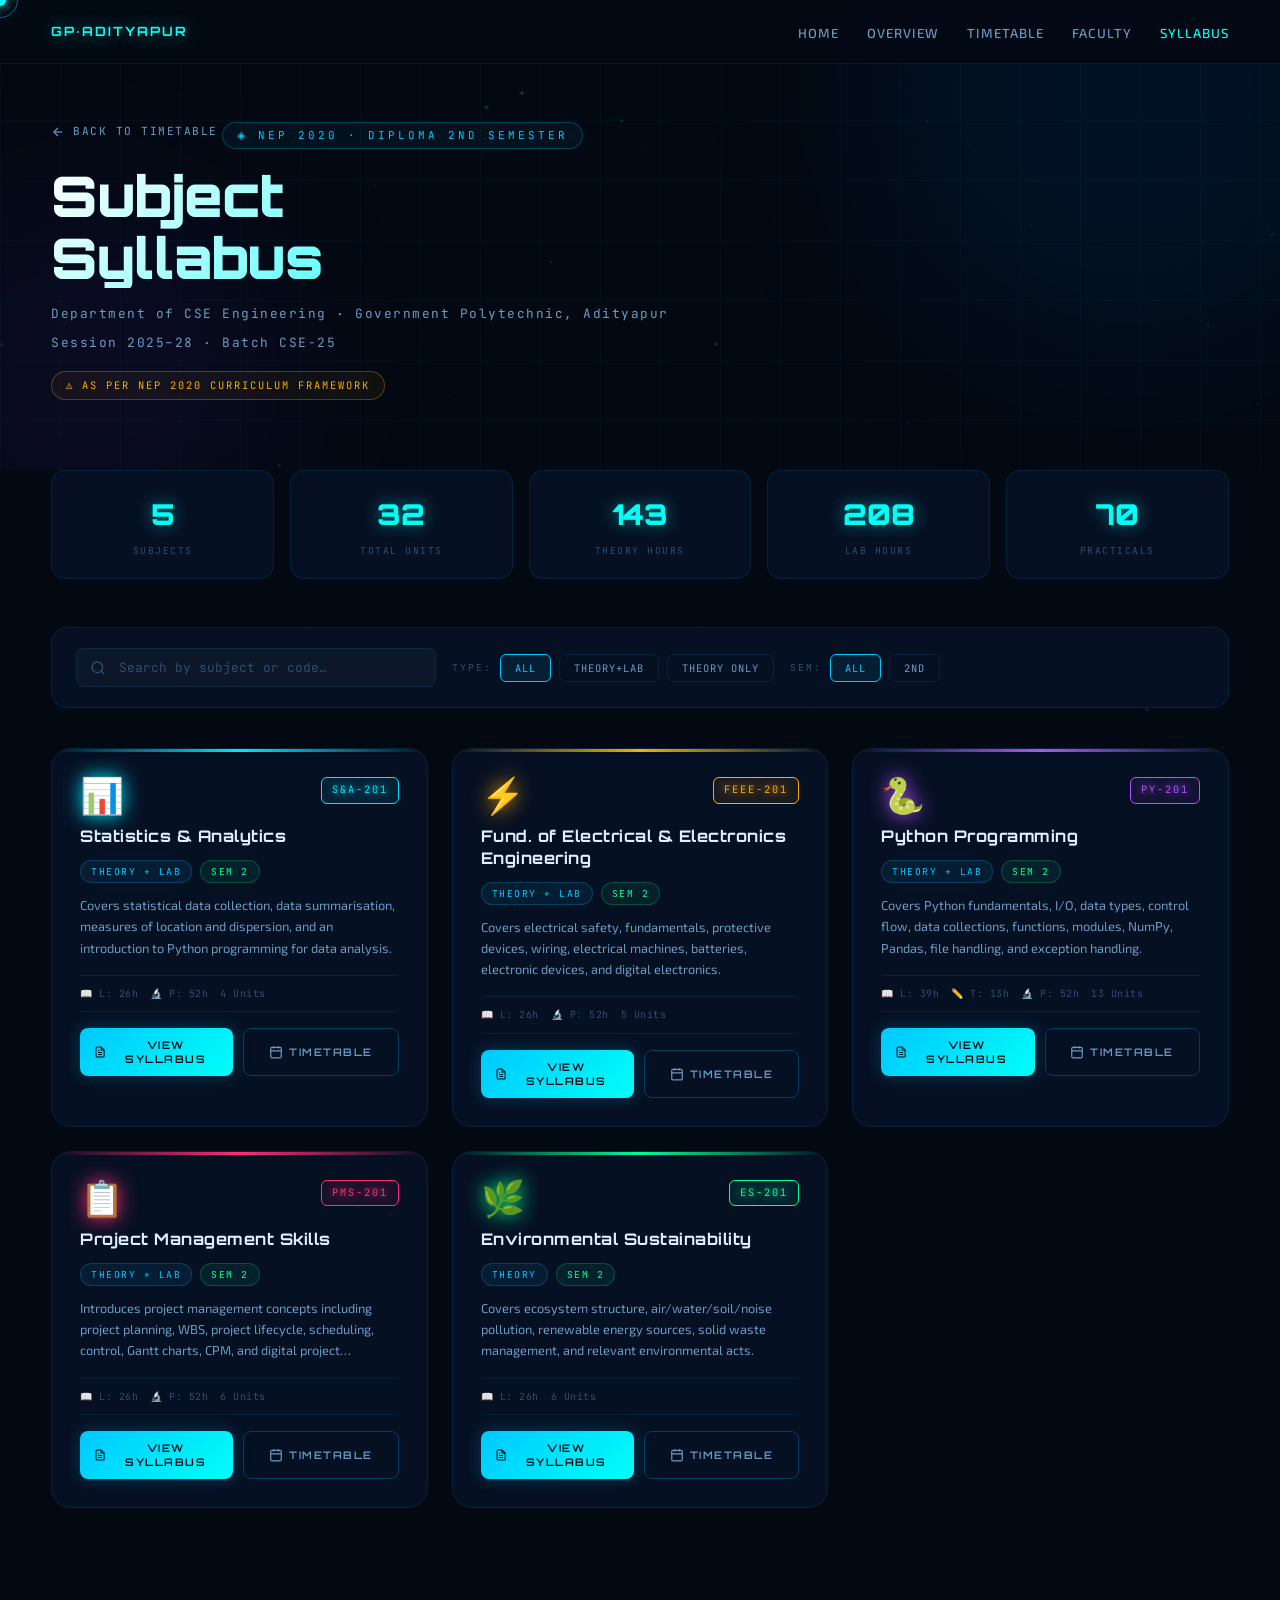
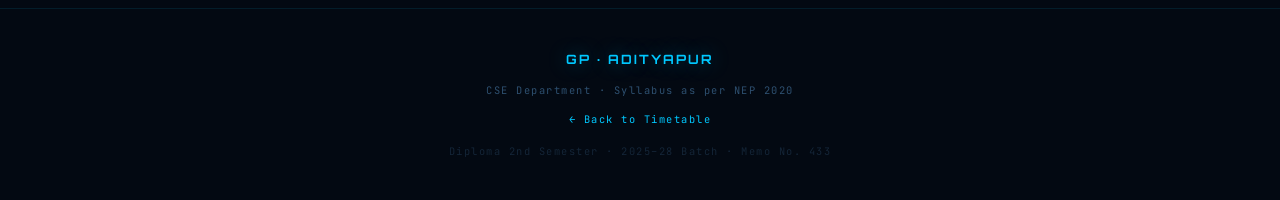
==== syllabus.html @ 529dab68 "Add files via upload" ====
<!DOCTYPE html>
<html lang="en">
<head>
  <meta charset="UTF-8" />
  <meta name="viewport" content="width=device-width, initial-scale=1.0" />
  <meta name="description" content="GP Adityapur – CSE 2nd Semester Syllabus as per NEP 2020" />
  <title>Syllabus · GP Adityapur CSE 2025–28</title>

  <link rel="preconnect" href="https://fonts.googleapis.com" />
  <link rel="preconnect" href="https://fonts.gstatic.com" crossorigin />
  <link href="https://fonts.googleapis.com/css2?family=Orbitron:wght@400;500;600;700;800;900&family=Exo+2:ital,wght@0,300;0,400;0,500;0,600;0,700;1,400&family=JetBrains+Mono:wght@300;400;500&display=swap" rel="stylesheet" />

  <!-- Shared stylesheet from main site -->
  <link rel="stylesheet" href="style.css" />

  <style>
    /* ─── Syllabus-page-specific styles ─── */

    /* ── Subject Cards Grid ── */
    .subject-grid {
      display: grid;
      grid-template-columns: repeat(auto-fill, minmax(300px, 1fr));
      gap: 24px;
    }

    .subject-card {
      background: var(--bg-card);
      border: 1px solid var(--border-soft);
      border-radius: 20px;
      padding: 28px;
      position: relative;
      overflow: hidden;
      backdrop-filter: blur(12px);
      transition: var(--transition);
      cursor: default;
    }
    .subject-card::before {
      content: '';
      position: absolute;
      top: 0; left: 0; right: 0;
      height: 3px;
      background: linear-gradient(90deg, transparent, var(--subj-accent, var(--neon-blue)), transparent);
    }
    .subject-card::after {
      content: '';
      position: absolute;
      inset: 0;
      border-radius: 20px;
      border: 1px solid var(--subj-accent, var(--border-glow));
      opacity: 0;
      transition: opacity 0.35s ease;
      pointer-events: none;
    }
    .subject-card:hover {
      transform: translateY(-8px);
      box-shadow: 0 24px 60px rgba(0,0,0,0.5), 0 0 30px rgba(0,200,255,0.08);
    }
    .subject-card:hover::after { opacity: 1; }

    .sc-top {
      display: flex;
      justify-content: space-between;
      align-items: flex-start;
      margin-bottom: 14px;
    }
    .sc-icon {
      font-size: 2.2rem;
      filter: drop-shadow(0 0 10px var(--subj-accent, var(--neon-blue)));
      line-height: 1;
    }
    .sc-code {
      font-family: var(--font-mono);
      font-size: 0.64rem;
      letter-spacing: 2px;
      color: var(--subj-accent, var(--neon-blue));
      background: rgba(0,200,255,0.07);
      border: 1px solid rgba(0,200,255,0.15);
      border-color: var(--subj-accent, var(--border-glow));
      background: color-mix(in srgb, var(--subj-accent, var(--neon-blue)) 8%, transparent);
      padding: 4px 10px;
      border-radius: 6px;
      text-shadow: 0 0 8px var(--subj-accent, transparent);
    }
    .sc-name {
      font-family: var(--font-display);
      font-size: 1rem;
      font-weight: 700;
      color: var(--text-primary);
      line-height: 1.35;
      margin-bottom: 12px;
      letter-spacing: 0.5px;
    }
    .sc-meta {
      display: flex;
      gap: 8px;
      flex-wrap: wrap;
      margin-bottom: 12px;
    }
    .sc-badge {
      font-family: var(--font-mono);
      font-size: 0.6rem;
      letter-spacing: 1.5px;
      text-transform: uppercase;
      padding: 3px 10px;
      border-radius: 100px;
    }
    .sc-type {
      background: rgba(0,200,255,0.08);
      border: 1px solid rgba(0,200,255,0.2);
      color: var(--neon-blue);
    }
    .sc-sem {
      background: rgba(0,255,153,0.08);
      border: 1px solid rgba(0,255,153,0.2);
      color: var(--neon-green);
    }
    .sc-desc {
      font-size: 0.8rem;
      color: var(--text-secondary);
      line-height: 1.65;
      margin-bottom: 16px;
      display: -webkit-box;
      -webkit-line-clamp: 3;
      -webkit-box-orient: vertical;
      overflow: hidden;
    }
    .sc-hours {
      display: flex;
      gap: 12px;
      flex-wrap: wrap;
      font-family: var(--font-mono);
      font-size: 0.62rem;
      color: var(--text-muted);
      padding: 10px 0;
      border-top: 1px solid var(--border-soft);
      border-bottom: 1px solid var(--border-soft);
      margin-bottom: 16px;
      letter-spacing: 0.5px;
    }
    .sc-actions {
      display: flex;
      gap: 10px;
    }
    .sc-btn {
      flex: 1;
      display: inline-flex;
      align-items: center;
      justify-content: center;
      gap: 6px;
      font-family: var(--font-display);
      font-size: 0.65rem;
      font-weight: 600;
      letter-spacing: 1.5px;
      text-transform: uppercase;
      padding: 10px 14px;
      border-radius: 8px;
      cursor: pointer;
      text-decoration: none;
      transition: var(--transition);
      border: none;
    }
    .sc-btn-primary {
      background: linear-gradient(135deg, var(--neon-blue), var(--neon-cyan));
      color: var(--bg-primary);
      box-shadow: 0 0 16px rgba(0,200,255,0.25);
    }
    .sc-btn-primary:hover {
      transform: translateY(-2px);
      box-shadow: 0 0 30px rgba(0,200,255,0.4);
    }
    .sc-btn-secondary {
      background: transparent;
      border: 1px solid var(--border-glow);
      color: var(--text-secondary);
    }
    .sc-btn-secondary:hover {
      border-color: var(--neon-blue);
      color: var(--neon-blue);
      background: rgba(0,200,255,0.06);
    }

    /* ── Syllabus Controls ── */
    .syl-controls {
      display: flex;
      gap: 16px;
      flex-wrap: wrap;
      align-items: center;
      margin-bottom: 40px;
      padding: 20px 24px;
      background: var(--bg-card);
      border: 1px solid var(--border-soft);
      border-radius: 16px;
      backdrop-filter: blur(10px);
    }
    .syl-search-wrap { position: relative; flex: 1; min-width: 200px; max-width: 360px; }
    .syl-search-wrap svg {
      position: absolute; left: 14px; top: 50%;
      transform: translateY(-50%);
      color: var(--text-muted); pointer-events: none;
    }
    #syl-search {
      width: 100%;
      background: rgba(255,255,255,0.03);
      border: 1px solid var(--border-soft);
      border-radius: 8px;
      padding: 10px 14px 10px 42px;
      font-family: var(--font-mono);
      font-size: 0.8rem;
      color: var(--text-primary);
      outline: none;
      transition: var(--transition);
    }
    #syl-search::placeholder { color: var(--text-muted); }
    #syl-search:focus { border-color: var(--neon-blue); box-shadow: 0 0 0 3px rgba(0,200,255,0.1); }

    .syl-filter-group {
      display: flex;
      gap: 8px;
      flex-wrap: wrap;
      align-items: center;
    }
    .syl-filter-label {
      font-family: var(--font-mono);
      font-size: 0.6rem;
      letter-spacing: 2px;
      color: var(--text-muted);
      text-transform: uppercase;
    }
    .syl-filter-type, .syl-filter-sem {
      font-family: var(--font-mono);
      font-size: 0.65rem;
      letter-spacing: 1px;
      text-transform: uppercase;
      padding: 6px 14px;
      border-radius: 6px;
      border: 1px solid var(--border-soft);
      background: transparent;
      color: var(--text-secondary);
      cursor: pointer;
      transition: var(--transition);
    }
    .syl-filter-type:hover, .syl-filter-sem:hover,
    .syl-filter-type.active, .syl-filter-sem.active {
      border-color: var(--neon-blue);
      color: var(--neon-blue);
      background: rgba(0,200,255,0.08);
    }

    /* ── Syllabus Stats Strip ── */
    .syl-stats {
      display: flex;
      gap: 16px;
      flex-wrap: wrap;
      margin-bottom: 48px;
    }
    .syl-stat-card {
      flex: 1;
      min-width: 120px;
      background: var(--bg-card);
      border: 1px solid var(--border-soft);
      border-radius: 14px;
      padding: 20px 16px;
      text-align: center;
      backdrop-filter: blur(10px);
      transition: var(--transition);
    }
    .syl-stat-card:hover {
      border-color: var(--border-glow);
      transform: translateY(-4px);
    }
    .syl-stat-val {
      font-family: var(--font-display);
      font-size: 1.8rem;
      font-weight: 900;
      color: var(--neon-cyan);
      text-shadow: 0 0 16px rgba(0,255,247,0.5);
    }
    .syl-stat-lbl {
      font-family: var(--font-mono);
      font-size: 0.6rem;
      letter-spacing: 1.5px;
      text-transform: uppercase;
      color: var(--text-muted);
      margin-top: 6px;
    }

    /* ── No Results ── */
    .no-results {
      grid-column: 1 / -1;
      text-align: center;
      padding: 60px 20px;
    }
    .nr-icon { font-size: 3rem; margin-bottom: 12px; }
    .nr-text { font-family: var(--font-mono); color: var(--text-muted); font-size: 0.85rem; letter-spacing: 1px; }

    /* ══════════════════════════════════════
       MODAL
    ══════════════════════════════════════ */
    #syllabus-modal {
      position: fixed; inset: 0;
      background: rgba(0,5,15,0.85);
      backdrop-filter: blur(12px);
      z-index: 5000;
      display: flex;
      align-items: flex-start;
      justify-content: center;
      padding: 24px 16px;
      overflow-y: auto;
      opacity: 0;
      pointer-events: none;
      transition: opacity 0.3s ease;
    }
    #syllabus-modal.open {
      opacity: 1;
      pointer-events: all;
    }
    .modal-box {
      background: rgba(5, 12, 30, 0.97);
      border: 1px solid var(--border-glow);
      border-radius: 20px;
      width: 100%;
      max-width: 820px;
      margin: auto;
      box-shadow: 0 30px 80px rgba(0,0,0,0.7), 0 0 40px rgba(0,200,255,0.08);
      overflow: hidden;
      animation: modal-slide-in 0.4s cubic-bezier(0.34, 1.56, 0.64, 1) both;
    }
    #syllabus-modal:not(.open) .modal-box { animation: none; }

    @keyframes modal-slide-in {
      from { transform: translateY(40px) scale(0.96); opacity: 0; }
      to   { transform: translateY(0)    scale(1);    opacity: 1; }
    }

    #modal-content { padding: 0; }

    /* Modal Header */
    .modal-header {
      padding: 28px 32px 20px;
      border-bottom: 1px solid var(--border-soft);
      background: linear-gradient(135deg, rgba(0,200,255,0.04), transparent);
      display: flex;
      justify-content: space-between;
      align-items: flex-start;
      gap: 20px;
      position: relative;
    }
    .modal-header::before {
      content: '';
      position: absolute;
      top: 0; left: 0; right: 0;
      height: 3px;
      background: linear-gradient(90deg, transparent, var(--modal-color, var(--neon-blue)), transparent);
    }
    .mh-left { display: flex; gap: 20px; align-items: flex-start; }
    .mh-icon { font-size: 3rem; line-height: 1; filter: drop-shadow(0 0 12px var(--modal-color, var(--neon-blue))); }
    .mh-code {
      font-family: var(--font-mono);
      font-size: 0.65rem;
      letter-spacing: 2.5px;
      color: var(--modal-color, var(--neon-blue));
      text-shadow: 0 0 8px currentColor;
      margin-bottom: 4px;
    }
    .mh-name {
      font-family: var(--font-display);
      font-size: clamp(1rem, 3vw, 1.4rem);
      font-weight: 800;
      color: var(--text-primary);
      line-height: 1.25;
      margin-bottom: 10px;
    }
    .mh-meta { display: flex; gap: 8px; flex-wrap: wrap; }
    .mh-meta .sc-badge[style] {
      background: rgba(0,255,153,0.08);
      border: 1px solid rgba(0,255,153,0.25);
      color: var(--neon-green);
    }
    .modal-close {
      font-family: var(--font-display);
      font-size: 1rem;
      color: var(--text-muted);
      background: rgba(255,255,255,0.04);
      border: 1px solid var(--border-soft);
      border-radius: 8px;
      width: 36px; height: 36px;
      cursor: pointer;
      display: flex; align-items: center; justify-content: center;
      transition: var(--transition);
      flex-shrink: 0;
      margin-top: 4px;
    }
    .modal-close:hover { background: rgba(255,50,50,0.1); border-color: rgba(255,50,50,0.3); color: #ff5555; }

    .modal-desc {
      font-size: 0.85rem;
      color: var(--text-secondary);
      line-height: 1.7;
      padding: 16px 32px;
      border-bottom: 1px solid var(--border-soft);
      background: rgba(0,200,255,0.02);
    }

    /* Modal Tabs */
    .modal-tabs {
      display: flex;
      gap: 4px;
      padding: 12px 32px 0;
      border-bottom: 1px solid var(--border-soft);
      background: var(--bg-secondary);
    }
    .modal-tab {
      font-family: var(--font-display);
      font-size: 0.68rem;
      letter-spacing: 1.5px;
      text-transform: uppercase;
      padding: 10px 18px;
      border-radius: 8px 8px 0 0;
      border: 1px solid transparent;
      border-bottom: none;
      background: transparent;
      color: var(--text-secondary);
      cursor: pointer;
      transition: var(--transition);
      display: flex; align-items: center; gap: 8px;
    }
    .modal-tab:hover { color: var(--neon-blue); }
    .modal-tab.active {
      background: var(--bg-card);
      border-color: var(--border-glow);
      border-bottom-color: var(--bg-card);
      color: var(--neon-blue);
      margin-bottom: -1px;
    }
    .tab-count {
      background: rgba(0,200,255,0.12);
      border: 1px solid rgba(0,200,255,0.2);
      border-radius: 100px;
      padding: 1px 7px;
      font-size: 0.58rem;
      color: var(--neon-blue);
    }

    /* Tab Panels */
    .tab-panel { display: none; padding: 24px 32px 32px; }
    .tab-panel.active { display: block; }

    /* Units Accordion */
    .units-list { display: flex; flex-direction: column; gap: 10px; }
    .unit-item {
      border: 1px solid var(--border-soft);
      border-radius: 12px;
      overflow: hidden;
      transition: border-color 0.3s;
    }
    .unit-item.expanded { border-color: var(--border-glow); }

    .unit-header {
      display: flex;
      align-items: center;
      gap: 14px;
      padding: 14px 18px;
      background: rgba(0,200,255,0.03);
      cursor: pointer;
      user-select: none;
      transition: background 0.2s;
    }
    .unit-header:hover { background: rgba(0,200,255,0.06); }

    .unit-num {
      font-family: var(--font-display);
      font-size: 0.6rem;
      letter-spacing: 2px;
      font-weight: 700;
      color: var(--modal-color, var(--neon-blue));
      text-shadow: 0 0 8px currentColor;
      white-space: nowrap;
      background: color-mix(in srgb, var(--modal-color, var(--neon-blue)) 10%, transparent);
      border: 1px solid color-mix(in srgb, var(--modal-color, var(--neon-blue)) 30%, transparent);
      padding: 3px 8px;
      border-radius: 5px;
      flex-shrink: 0;
    }
    .unit-title {
      font-family: var(--font-display);
      font-size: 0.82rem;
      font-weight: 600;
      color: var(--text-primary);
      flex: 1;
      line-height: 1.3;
    }
    .unit-hours {
      font-family: var(--font-mono);
      font-size: 0.6rem;
      letter-spacing: 1px;
      color: var(--text-muted);
      white-space: nowrap;
    }
    .unit-chevron {
      color: var(--text-muted);
      font-size: 1rem;
      transition: transform 0.3s ease;
      flex-shrink: 0;
    }
    .unit-item.expanded .unit-chevron { transform: rotate(180deg); }

    .unit-body {
      max-height: 0;
      overflow: hidden;
      transition: max-height 0.4s ease, padding 0.3s ease;
    }
    .unit-item.expanded .unit-body { max-height: 800px; padding: 16px 18px 20px; }

    .unit-skillset {
      font-size: 0.78rem;
      color: var(--text-secondary);
      line-height: 1.6;
      margin-bottom: 12px;
      padding: 10px 14px;
      background: rgba(0,200,255,0.04);
      border-left: 2px solid var(--neon-blue);
      border-radius: 0 8px 8px 0;
      font-style: italic;
    }
    .unit-skillset strong { color: var(--neon-blue); font-style: normal; }

    .unit-topics {
      list-style: none;
      display: flex;
      flex-direction: column;
      gap: 6px;
    }
    .unit-topics li {
      display: flex;
      gap: 10px;
      font-size: 0.8rem;
      color: var(--text-secondary);
      line-height: 1.5;
    }
    .unit-topics li::before {
      content: '▸';
      color: var(--neon-blue);
      flex-shrink: 0;
      margin-top: 1px;
      font-size: 0.7rem;
    }

    /* Practical List */
    .practical-list {
      list-style: none;
      display: flex;
      flex-direction: column;
      gap: 10px;
    }
    .practical-list li {
      display: flex;
      gap: 14px;
      align-items: flex-start;
      padding: 12px 16px;
      background: rgba(0,200,255,0.03);
      border: 1px solid var(--border-soft);
      border-radius: 10px;
      transition: var(--transition);
    }
    .practical-list li:hover {
      border-color: var(--border-glow);
      background: rgba(0,200,255,0.05);
    }
    .pr-num {
      font-family: var(--font-display);
      font-size: 0.6rem;
      font-weight: 700;
      color: var(--neon-blue);
      letter-spacing: 1px;
      white-space: nowrap;
      margin-top: 2px;
    }
    .pr-text {
      font-size: 0.8rem;
      color: var(--text-secondary);
      line-height: 1.55;
    }

    /* ── Syllabus Hero ── */
    .syl-hero {
      padding: 120px 0 70px;
      position: relative;
      overflow: hidden;
    }
    .syl-hero .orb { position: absolute; pointer-events: none; border-radius: 50%; filter: blur(90px); }
    .syl-hero .orb-a { width: 500px; height: 500px; background: rgba(0,100,200,.1); top: -150px; right: -100px; }
    .syl-hero .orb-b { width: 350px; height: 350px; background: rgba(123,47,255,.07); bottom: -80px; left: -80px; }

    .syl-hero-inner {
      position: relative; z-index: 1;
    }
    .syl-hero-inner .back-link {
      display: inline-flex;
      align-items: center;
      gap: 8px;
      font-family: var(--font-mono);
      font-size: 0.7rem;
      letter-spacing: 1.5px;
      text-transform: uppercase;
      color: var(--text-secondary);
      text-decoration: none;
      margin-bottom: 24px;
      transition: var(--transition);
    }
    .syl-hero-inner .back-link:hover { color: var(--neon-blue); }
    .syl-hero-inner .back-link svg { transition: transform 0.3s; }
    .syl-hero-inner .back-link:hover svg { transform: translateX(-4px); }

    .syl-hero-heading {
      font-family: var(--font-display);
      font-size: clamp(2rem, 5vw, 3.5rem);
      font-weight: 900;
      line-height: 1.1;
      margin-bottom: 16px;
      background: linear-gradient(135deg, #fff 0%, var(--neon-cyan) 50%, var(--neon-blue) 100%);
      -webkit-background-clip: text;
      background-clip: text;
      -webkit-text-fill-color: transparent;
    }
    .syl-hero-sub {
      font-family: var(--font-mono);
      font-size: 0.8rem;
      color: var(--text-secondary);
      letter-spacing: 1.5px;
      margin-bottom: 8px;
    }
    .syl-hero-tag {
      display: inline-flex;
      align-items: center;
      gap: 8px;
      font-family: var(--font-mono);
      font-size: 0.65rem;
      letter-spacing: 2px;
      text-transform: uppercase;
      color: var(--neon-amber);
      border: 1px solid rgba(255,170,0,0.3);
      padding: 5px 14px;
      border-radius: 100px;
      background: rgba(255,170,0,0.05);
      margin-top: 10px;
    }

    /* ── Responsive ── */
    @media (max-width: 768px) {
      .syl-controls { flex-direction: column; gap: 12px; }
      .syl-search-wrap { max-width: 100%; }
      .modal-header { flex-direction: column; gap: 12px; }
      .modal-header, .modal-desc, .modal-tabs, .tab-panel { padding-left: 20px; padding-right: 20px; }
      .modal-tabs { padding-top: 10px; flex-wrap: wrap; }
      .mh-left { flex-direction: column; gap: 12px; }
      .unit-header { flex-wrap: wrap; gap: 8px; }
      .syl-stats { gap: 10px; }
      .syl-stat-card { min-width: 100px; padding: 16px 12px; }
    }
  </style>
</head>
<body>

  <!-- ── Cursor ── -->
  <div id="cursor"></div>
  <div id="cursor-ring"></div>

  <!-- ── Scroll Progress ── -->
  <div id="scroll-progress"></div>

  <!-- ── Loading Screen ── -->
  <div id="loading-screen" aria-hidden="true">
    <div class="loader-ring"></div>
    <p class="loader-text">LOADING SYLLABUS</p>
    <div class="loader-bar-wrap"><div class="loader-bar"></div></div>
  </div>

  <!-- ── Particles Canvas ── -->
  <canvas id="particles-canvas" aria-hidden="true"></canvas>

  <!-- ════════════════════════ NAV ════════════════════════ -->
  <nav id="main-nav" role="navigation">
    <a href="index.html" class="nav-brand">GP<span>·</span>ADITYAPUR</a>
    <ul class="nav-links" id="nav-links">
      <li><a href="index.html">Home</a></li>
      <li><a href="index.html#stats">Overview</a></li>
      <li><a href="index.html#timetable">Timetable</a></li>
      <li><a href="index.html#faculty">Faculty</a></li>
      <li><a href="syllabus.html" style="color:var(--neon-cyan)">Syllabus</a></li>
    </ul>
    <div class="nav-hamburger" id="nav-hamburger" role="button" tabindex="0" aria-label="Toggle menu">
      <span></span><span></span><span></span>
    </div>
  </nav>

  <!-- ════════════════════════ HERO ════════════════════════ -->
  <section class="syl-hero">
    <div class="orb orb-a" aria-hidden="true"></div>
    <div class="orb orb-b" aria-hidden="true"></div>
    <div class="hero-grid-lines" aria-hidden="true"></div>

    <div class="container syl-hero-inner">
      <a href="index.html" class="back-link reveal">
        <svg width="14" height="14" viewBox="0 0 24 24" fill="none" stroke="currentColor" stroke-width="2"><line x1="19" y1="12" x2="5" y2="12"/><polyline points="12 19 5 12 12 5"/></svg>
        Back to Timetable
      </a>

      <div class="section-tag reveal">◈ NEP 2020 · Diploma 2nd Semester</div>
      <h1 class="syl-hero-heading reveal">Subject<br/>Syllabus</h1>
      <p class="syl-hero-sub reveal">Department of CSE Engineering · Government Polytechnic, Adityapur</p>
      <p class="syl-hero-sub reveal">Session 2025–28 · Batch CSE-25</p>
      <div class="syl-hero-tag reveal">
        ⚠️ As per NEP 2020 Curriculum Framework
      </div>
    </div>
  </section>

  <!-- ════════════════════════ MAIN CONTENT ════════════════════════ -->
  <section id="syllabus-main" style="padding-bottom: 100px;">
    <div class="container">

      <!-- Stats Strip -->
      <div class="syl-stats reveal">
        <div class="syl-stat-card">
          <div class="syl-stat-val" data-target="5">0</div>
          <div class="syl-stat-lbl">Subjects</div>
        </div>
        <div class="syl-stat-card">
          <div class="syl-stat-val" data-target="32">0</div>
          <div class="syl-stat-lbl">Total Units</div>
        </div>
        <div class="syl-stat-card">
          <div class="syl-stat-val" data-target="143">0</div>
          <div class="syl-stat-lbl">Theory Hours</div>
        </div>
        <div class="syl-stat-card">
          <div class="syl-stat-val" data-target="208">0</div>
          <div class="syl-stat-lbl">Lab Hours</div>
        </div>
        <div class="syl-stat-card">
          <div class="syl-stat-val" data-target="70">0</div>
          <div class="syl-stat-lbl">Practicals</div>
        </div>
      </div>

      <!-- Controls: Search + Filter -->
      <div class="syl-controls reveal">
        <!-- Search -->
        <div class="syl-search-wrap">
          <svg width="16" height="16" viewBox="0 0 24 24" fill="none" stroke="currentColor" stroke-width="2"><circle cx="11" cy="11" r="8"/><line x1="21" y1="21" x2="16.65" y2="16.65"/></svg>
          <input type="text" id="syl-search" placeholder="Search by subject or code…" autocomplete="off" />
        </div>

        <!-- Filter by Type -->
        <div class="syl-filter-group">
          <span class="syl-filter-label">Type:</span>
          <button class="syl-filter-type active" data-type="all">All</button>
          <button class="syl-filter-type" data-type="both">Theory+Lab</button>
          <button class="syl-filter-type" data-type="theory">Theory Only</button>
        </div>

        <!-- Filter by Semester -->
        <div class="syl-filter-group">
          <span class="syl-filter-label">Sem:</span>
          <button class="syl-filter-sem active" data-sem="all">All</button>
          <button class="syl-filter-sem" data-sem="2">2nd</button>
        </div>
      </div>

      <!-- Subject Cards -->
      <div class="subject-grid" id="subject-grid">
        <!-- Rendered by syllabus.js -->
      </div>

    </div>
  </section>

  <!-- ════════════════════════ MODAL ════════════════════════ -->
  <div id="syllabus-modal" role="dialog" aria-modal="true" aria-label="Subject Syllabus">
    <div class="modal-box">
      <div id="modal-content">
        <!-- Rendered dynamically -->
      </div>
    </div>
  </div>

  <!-- ════════════════════════ FOOTER ════════════════════════ -->
  <footer style="margin-top: 0;">
    <div class="container">
      <div class="footer-inner">
        <div class="footer-brand">GP · ADITYAPUR</div>
        <p class="footer-text">CSE Department · Syllabus as per NEP 2020</p>
        <p class="footer-text">
          <a href="index.html">← Back to Timetable</a>
        </p>
        <p class="footer-text" style="opacity:.4;margin-top:4px;">Diploma 2nd Semester · 2025–28 Batch · Memo No. 433</p>
      </div>
    </div>
  </footer>

  <!-- Scripts -->
  <script src="syllabus.js"></script>
</body>
</html>
---- style.css ----
/* ============================================================
   GOVERNMENT POLYTECHNIC, ADITYAPUR – CSE TIMETABLE WEBSITE
   style.css – Futuristic Dark Neon Theme
   ============================================================ */

/* ── Google Fonts ── */
@import url('https://fonts.googleapis.com/css2?family=Orbitron:wght@400;500;600;700;800;900&family=Exo+2:ital,wght@0,300;0,400;0,500;0,600;0,700;1,400&family=JetBrains+Mono:wght@300;400;500&display=swap');

/* ── CSS Variables ── */
:root {
  --bg-primary:    #030912;
  --bg-secondary:  #07111f;
  --bg-card:       rgba(8, 20, 45, 0.65);
  --bg-glass:      rgba(0, 180, 255, 0.04);

  --neon-blue:     #00c8ff;
  --neon-cyan:     #00fff7;
  --neon-purple:   #7b2fff;
  --neon-green:    #00ff99;
  --neon-amber:    #ffaa00;
  --neon-pink:     #ff2d78;

  --text-primary:  #dff0ff;
  --text-secondary:#6a9cc4;
  --text-muted:    #2e5070;

  --border-glow:   rgba(0, 200, 255, 0.25);
  --border-soft:   rgba(0, 200, 255, 0.10);

  --shadow-neon:   0 0 20px rgba(0, 200, 255, 0.3), 0 0 60px rgba(0, 200, 255, 0.1);
  --shadow-card:   0 8px 40px rgba(0, 0, 0, 0.6), 0 0 1px rgba(0, 200, 255, 0.2);

  /* Subject Colour Palette */
  --clr-sa:        #00e5ff;
  --clr-feee:      #ffaa00;
  --clr-es:        #00ff99;
  --clr-python:    #b44fff;
  --clr-pms:       #ff2d78;
  --clr-lab:       rgba(255,255,255,0.07);
  --clr-lib:       #ffd60a;
  --clr-sports:    #5effa4;
  --clr-project:   #ff9900;
  --clr-recess:    rgba(0, 200, 255, 0.06);

  --font-display:  'Orbitron', sans-serif;
  --font-body:     'Exo 2', sans-serif;
  --font-mono:     'JetBrains Mono', monospace;

  --transition:    all 0.3s cubic-bezier(0.4, 0, 0.2, 1);
  --radius-card:   16px;
  --radius-sm:     8px;
}

/* ── Reset & Base ── */
*, *::before, *::after { box-sizing: border-box; margin: 0; padding: 0; }

html { scroll-behavior: smooth; font-size: 16px; }

body {
  font-family: var(--font-body);
  background: var(--bg-primary);
  color: var(--text-primary);
  overflow-x: hidden;
  cursor: none;
  line-height: 1.6;
}

/* ── Custom Cursor ── */
#cursor {
  position: fixed;
  width: 12px; height: 12px;
  background: var(--neon-cyan);
  border-radius: 50%;
  pointer-events: none;
  z-index: 10000;
  transform: translate(-50%, -50%);
  transition: width 0.2s, height 0.2s, opacity 0.2s;
  box-shadow: 0 0 10px var(--neon-cyan), 0 0 30px rgba(0,255,247,0.4);
  mix-blend-mode: screen;
}
#cursor-ring {
  position: fixed;
  width: 36px; height: 36px;
  border: 1.5px solid rgba(0, 200, 255, 0.5);
  border-radius: 50%;
  pointer-events: none;
  z-index: 9999;
  transform: translate(-50%, -50%);
  transition: all 0.15s ease;
}
body:hover #cursor { opacity: 1; }

/* ── Custom Scrollbar ── */
::-webkit-scrollbar { width: 5px; }
::-webkit-scrollbar-track { background: var(--bg-primary); }
::-webkit-scrollbar-thumb { background: var(--neon-blue); border-radius: 3px; }

/* ── Scroll Progress Bar ── */
#scroll-progress {
  position: fixed;
  top: 0; left: 0;
  height: 3px;
  width: 0%;
  background: linear-gradient(90deg, var(--neon-blue), var(--neon-cyan), var(--neon-purple));
  z-index: 9998;
  transition: width 0.1s linear;
  box-shadow: 0 0 10px var(--neon-cyan);
}

/* ── Loading Screen ── */
#loading-screen {
  position: fixed; inset: 0;
  background: var(--bg-primary);
  display: flex;
  flex-direction: column;
  align-items: center;
  justify-content: center;
  z-index: 9997;
  transition: opacity 0.8s ease, visibility 0.8s ease;
}
#loading-screen.hidden { opacity: 0; visibility: hidden; pointer-events: none; }

.loader-ring {
  width: 80px; height: 80px;
  border: 2px solid transparent;
  border-top-color: var(--neon-cyan);
  border-right-color: var(--neon-blue);
  border-radius: 50%;
  animation: spin 1s linear infinite;
  position: relative;
}
.loader-ring::before {
  content: '';
  position: absolute; inset: 6px;
  border: 2px solid transparent;
  border-bottom-color: var(--neon-purple);
  border-radius: 50%;
  animation: spin 0.7s linear infinite reverse;
}
.loader-text {
  margin-top: 24px;
  font-family: var(--font-display);
  font-size: 0.75rem;
  letter-spacing: 4px;
  color: var(--neon-blue);
  animation: pulse-text 1.2s ease-in-out infinite;
}
.loader-bar-wrap {
  margin-top: 16px;
  width: 200px; height: 2px;
  background: var(--border-soft);
  border-radius: 2px;
  overflow: hidden;
}
.loader-bar {
  height: 100%;
  background: linear-gradient(90deg, var(--neon-blue), var(--neon-cyan));
  width: 0%;
  animation: load-fill 2.4s ease forwards;
  box-shadow: 0 0 8px var(--neon-cyan);
}

/* ── Canvas Particles ── */
#particles-canvas {
  position: fixed; inset: 0;
  pointer-events: none;
  z-index: 0;
  opacity: 0.55;
}

/* ── Navigation ── */
nav {
  position: fixed;
  top: 0; left: 0; right: 0;
  z-index: 1000;
  padding: 0 clamp(16px, 4vw, 60px);
  height: 64px;
  display: flex;
  align-items: center;
  justify-content: space-between;
  background: rgba(3, 9, 18, 0.85);
  backdrop-filter: blur(20px) saturate(1.5);
  border-bottom: 1px solid var(--border-soft);
  transition: var(--transition);
}
nav.scrolled { border-bottom-color: var(--border-glow); box-shadow: 0 4px 30px rgba(0,0,0,0.5); }

.nav-brand {
  font-family: var(--font-display);
  font-size: 0.8rem;
  font-weight: 700;
  letter-spacing: 2px;
  color: var(--neon-cyan);
  text-shadow: 0 0 20px rgba(0,255,247,0.6);
  text-decoration: none;
}
.nav-brand span { color: var(--text-secondary); }

.nav-links { display: flex; gap: 28px; list-style: none; }
.nav-links a {
  font-family: var(--font-body);
  font-size: 0.82rem;
  font-weight: 500;
  letter-spacing: 1px;
  color: var(--text-secondary);
  text-decoration: none;
  text-transform: uppercase;
  position: relative;
  padding: 4px 0;
  transition: var(--transition);
}
.nav-links a::after {
  content: '';
  position: absolute;
  bottom: 0; left: 0;
  width: 0%; height: 1px;
  background: var(--neon-blue);
  box-shadow: 0 0 6px var(--neon-blue);
  transition: width 0.3s ease;
}
.nav-links a:hover { color: var(--neon-blue); }
.nav-links a:hover::after { width: 100%; }

.nav-hamburger { display: none; flex-direction: column; gap: 5px; cursor: pointer; }
.nav-hamburger span {
  display: block; width: 24px; height: 2px;
  background: var(--neon-blue);
  border-radius: 2px;
  transition: var(--transition);
}

/* ── Section Wrappers ── */
section { position: relative; z-index: 1; }
.container { max-width: 1340px; margin: 0 auto; padding: 0 clamp(16px, 4vw, 60px); }

/* ── Section Labels ── */
.section-tag {
  display: inline-block;
  font-family: var(--font-mono);
  font-size: 0.68rem;
  letter-spacing: 3px;
  text-transform: uppercase;
  color: var(--neon-blue);
  border: 1px solid var(--border-glow);
  padding: 4px 14px;
  border-radius: 100px;
  margin-bottom: 14px;
  background: rgba(0,200,255,0.05);
}
.section-title {
  font-family: var(--font-display);
  font-size: clamp(1.6rem, 4vw, 2.8rem);
  font-weight: 700;
  line-height: 1.15;
  letter-spacing: 1px;
  color: var(--text-primary);
  margin-bottom: 10px;
}
.section-title span { color: var(--neon-cyan); }
.section-subtitle {
  font-size: 0.95rem;
  color: var(--text-secondary);
  max-width: 560px;
}
.section-header { margin-bottom: 48px; }

/* ── Hero Section ── */
#hero {
  min-height: 100vh;
  display: flex;
  align-items: center;
  padding-top: 64px;
  overflow: hidden;
}

.hero-inner {
  display: grid;
  grid-template-columns: 1fr 1fr;
  gap: 60px;
  align-items: center;
  width: 100%;
}

.hero-left { position: relative; }

.hero-badge {
  display: inline-flex;
  align-items: center;
  gap: 8px;
  font-family: var(--font-mono);
  font-size: 0.7rem;
  letter-spacing: 2.5px;
  text-transform: uppercase;
  color: var(--neon-green);
  border: 1px solid rgba(0,255,153,0.3);
  padding: 6px 16px;
  border-radius: 100px;
  background: rgba(0,255,153,0.05);
  margin-bottom: 24px;
  animation: pulse-border-green 3s ease infinite;
}
.hero-badge::before {
  content: '';
  width: 6px; height: 6px;
  background: var(--neon-green);
  border-radius: 50%;
  animation: blink 1.5s ease infinite;
  box-shadow: 0 0 8px var(--neon-green);
}

.hero-heading {
  font-family: var(--font-display);
  font-size: clamp(2rem, 5vw, 3.8rem);
  font-weight: 900;
  line-height: 1.1;
  letter-spacing: -0.5px;
  margin-bottom: 20px;
}
.hero-heading .line-1 {
  display: block;
  background: linear-gradient(135deg, #fff 0%, var(--neon-cyan) 60%, var(--neon-blue) 100%);
  -webkit-background-clip: text;
  background-clip: text;
  -webkit-text-fill-color: transparent;
  animation: gradient-shift 4s ease infinite alternate;
}
.hero-heading .line-2 {
  display: block;
  color: var(--text-secondary);
  font-size: 0.55em;
  font-weight: 500;
  letter-spacing: 2px;
  margin-top: 8px;
  -webkit-text-fill-color: var(--text-secondary);
}
.hero-heading .line-3 {
  display: block;
  color: var(--neon-amber);
  font-size: 0.42em;
  font-weight: 400;
  letter-spacing: 3px;
  margin-top: 4px;
  -webkit-text-fill-color: var(--neon-amber);
  font-family: var(--font-mono);
}

.hero-desc {
  font-size: 1rem;
  color: var(--text-secondary);
  line-height: 1.7;
  margin-bottom: 36px;
  max-width: 480px;
}

.hero-actions { display: flex; gap: 16px; flex-wrap: wrap; }

.btn-primary {
  display: inline-flex;
  align-items: center;
  gap: 10px;
  font-family: var(--font-display);
  font-size: 0.75rem;
  font-weight: 600;
  letter-spacing: 2px;
  text-transform: uppercase;
  color: var(--bg-primary);
  background: linear-gradient(135deg, var(--neon-blue), var(--neon-cyan));
  padding: 14px 28px;
  border-radius: 8px;
  border: none;
  cursor: pointer;
  text-decoration: none;
  position: relative;
  overflow: hidden;
  transition: var(--transition);
  box-shadow: 0 0 20px rgba(0,200,255,0.3);
}
.btn-primary::before {
  content: '';
  position: absolute; inset: 0;
  background: linear-gradient(135deg, var(--neon-cyan), var(--neon-blue));
  opacity: 0;
  transition: opacity 0.3s;
}
.btn-primary:hover { transform: translateY(-2px); box-shadow: 0 0 40px rgba(0,200,255,0.5); }
.btn-primary:hover::before { opacity: 1; }
.btn-primary span, .btn-primary svg { position: relative; z-index: 1; }

.btn-secondary {
  display: inline-flex;
  align-items: center;
  gap: 10px;
  font-family: var(--font-display);
  font-size: 0.75rem;
  font-weight: 600;
  letter-spacing: 2px;
  text-transform: uppercase;
  color: var(--neon-blue);
  background: transparent;
  padding: 13px 28px;
  border-radius: 8px;
  border: 1px solid var(--border-glow);
  cursor: pointer;
  text-decoration: none;
  transition: var(--transition);
}
.btn-secondary:hover {
  background: rgba(0,200,255,0.08);
  border-color: var(--neon-blue);
  transform: translateY(-2px);
  box-shadow: 0 0 20px rgba(0,200,255,0.15);
}

/* ── Hero Right (Clock Panel) ── */
.hero-right { display: flex; justify-content: center; }

.clock-card {
  background: var(--bg-card);
  border: 1px solid var(--border-glow);
  border-radius: 24px;
  padding: 40px;
  text-align: center;
  backdrop-filter: blur(20px);
  box-shadow: var(--shadow-card), inset 0 1px 0 rgba(255,255,255,0.05);
  position: relative;
  overflow: hidden;
  min-width: 320px;
  animation: card-float 6s ease-in-out infinite;
}
.clock-card::before {
  content: '';
  position: absolute;
  top: -50%; left: -50%;
  width: 200%; height: 200%;
  background: radial-gradient(ellipse at center, rgba(0,200,255,0.04) 0%, transparent 70%);
  pointer-events: none;
}

.clock-label {
  font-family: var(--font-mono);
  font-size: 0.65rem;
  letter-spacing: 3px;
  color: var(--text-muted);
  text-transform: uppercase;
  margin-bottom: 12px;
}
.clock-time {
  font-family: var(--font-display);
  font-size: clamp(2.5rem, 6vw, 3.8rem);
  font-weight: 900;
  letter-spacing: 4px;
  color: var(--neon-cyan);
  text-shadow: 0 0 30px rgba(0,255,247,0.6), 0 0 80px rgba(0,255,247,0.2);
  line-height: 1;
  margin-bottom: 6px;
}
.clock-seconds {
  font-family: var(--font-mono);
  font-size: 0.9rem;
  color: var(--neon-blue);
  letter-spacing: 2px;
}
.clock-date {
  font-family: var(--font-mono);
  font-size: 0.75rem;
  letter-spacing: 1.5px;
  color: var(--text-secondary);
  margin-top: 16px;
  padding-top: 16px;
  border-top: 1px solid var(--border-soft);
}
.clock-day-tag {
  display: inline-block;
  margin-top: 8px;
  padding: 3px 12px;
  background: rgba(0,200,255,0.1);
  border: 1px solid var(--border-glow);
  border-radius: 100px;
  font-family: var(--font-mono);
  font-size: 0.65rem;
  letter-spacing: 2px;
  color: var(--neon-blue);
  text-transform: uppercase;
}

.current-class-banner {
  margin-top: 20px;
  padding: 12px 16px;
  background: rgba(0,255,153,0.08);
  border: 1px solid rgba(0,255,153,0.25);
  border-radius: 10px;
  font-family: var(--font-mono);
  font-size: 0.7rem;
  letter-spacing: 1px;
  color: var(--neon-green);
  text-align: left;
}
.current-class-banner .cc-label {
  font-size: 0.6rem;
  letter-spacing: 2px;
  color: rgba(0,255,153,0.5);
  text-transform: uppercase;
  margin-bottom: 4px;
}

/* ── Hero Grid Lines ── */
.hero-grid-lines {
  position: absolute;
  inset: 0;
  background-image:
    linear-gradient(rgba(0,200,255,0.03) 1px, transparent 1px),
    linear-gradient(90deg, rgba(0,200,255,0.03) 1px, transparent 1px);
  background-size: 60px 60px;
  pointer-events: none;
}

/* ── Stats Section ── */
#stats {
  padding: 80px 0;
  background: linear-gradient(180deg, var(--bg-primary) 0%, var(--bg-secondary) 50%, var(--bg-primary) 100%);
}

.stats-grid {
  display: grid;
  grid-template-columns: repeat(auto-fit, minmax(180px, 1fr));
  gap: 20px;
}

.stat-card {
  background: var(--bg-card);
  border: 1px solid var(--border-soft);
  border-radius: var(--radius-card);
  padding: 28px 24px;
  text-align: center;
  position: relative;
  overflow: hidden;
  transition: var(--transition);
  backdrop-filter: blur(10px);
}
.stat-card::before {
  content: '';
  position: absolute;
  top: 0; left: 0; right: 0;
  height: 2px;
  background: linear-gradient(90deg, transparent, var(--card-color, var(--neon-blue)), transparent);
  transition: opacity 0.3s;
}
.stat-card:hover {
  border-color: var(--card-color, var(--border-glow));
  transform: translateY(-6px);
  box-shadow: 0 20px 60px rgba(0,0,0,0.4), 0 0 30px rgba(0,200,255,0.1);
}

.stat-icon {
  font-size: 2rem;
  margin-bottom: 12px;
  display: block;
  filter: drop-shadow(0 0 8px var(--card-color, var(--neon-blue)));
}
.stat-value {
  font-family: var(--font-display);
  font-size: 2.4rem;
  font-weight: 900;
  color: var(--card-color, var(--neon-cyan));
  line-height: 1;
  text-shadow: 0 0 20px currentColor;
}
.stat-label {
  font-size: 0.75rem;
  letter-spacing: 1.5px;
  text-transform: uppercase;
  color: var(--text-secondary);
  margin-top: 8px;
  font-family: var(--font-mono);
}

/* ── Timetable Section ── */
#timetable { padding: 100px 0; }

/* Search bar */
.tt-controls {
  display: flex;
  gap: 16px;
  flex-wrap: wrap;
  align-items: center;
  margin-bottom: 36px;
}
.search-wrap {
  position: relative;
  flex: 1;
  min-width: 220px;
  max-width: 360px;
}
.search-wrap svg {
  position: absolute;
  left: 14px; top: 50%;
  transform: translateY(-50%);
  color: var(--text-muted);
  pointer-events: none;
}
#tt-search {
  width: 100%;
  background: var(--bg-card);
  border: 1px solid var(--border-soft);
  border-radius: var(--radius-sm);
  padding: 10px 14px 10px 42px;
  font-family: var(--font-mono);
  font-size: 0.8rem;
  color: var(--text-primary);
  outline: none;
  transition: var(--transition);
}
#tt-search::placeholder { color: var(--text-muted); }
#tt-search:focus { border-color: var(--neon-blue); box-shadow: 0 0 0 3px rgba(0,200,255,0.1); }

.filter-btns { display: flex; gap: 8px; flex-wrap: wrap; }
.filter-btn {
  font-family: var(--font-mono);
  font-size: 0.68rem;
  letter-spacing: 1px;
  text-transform: uppercase;
  padding: 7px 14px;
  border-radius: 6px;
  border: 1px solid var(--border-soft);
  background: transparent;
  color: var(--text-secondary);
  cursor: pointer;
  transition: var(--transition);
}
.filter-btn:hover, .filter-btn.active {
  border-color: var(--neon-blue);
  color: var(--neon-blue);
  background: rgba(0,200,255,0.08);
}

/* Timetable Wrapper */
.tt-wrapper {
  overflow-x: auto;
  border-radius: var(--radius-card);
  border: 1px solid var(--border-soft);
  box-shadow: var(--shadow-card);
}
.tt-wrapper::-webkit-scrollbar { height: 4px; }

table.timetable {
  width: 100%;
  min-width: 900px;
  border-collapse: collapse;
  background: var(--bg-card);
  backdrop-filter: blur(10px);
}

/* Table Head */
table.timetable thead tr {
  background: linear-gradient(90deg, rgba(0,200,255,0.08), rgba(7,17,31,0.6));
  border-bottom: 1px solid var(--border-glow);
}
table.timetable thead th {
  font-family: var(--font-display);
  font-size: 0.58rem;
  font-weight: 700;
  letter-spacing: 1.5px;
  text-transform: uppercase;
  color: var(--neon-blue);
  padding: 16px 12px;
  text-align: center;
  white-space: nowrap;
  border-right: 1px solid var(--border-soft);
}
table.timetable thead th:first-child {
  color: var(--text-secondary);
  min-width: 100px;
}
table.timetable thead th:last-child { border-right: none; }

/* Table Body */
table.timetable tbody tr {
  border-bottom: 1px solid var(--border-soft);
  transition: background 0.2s;
}
table.timetable tbody tr:last-child { border-bottom: none; }
table.timetable tbody tr:hover { background: rgba(0,200,255,0.025); }

/* Day Label Cell */
.day-cell {
  font-family: var(--font-display);
  font-size: 0.7rem;
  font-weight: 700;
  letter-spacing: 2px;
  text-transform: uppercase;
  color: var(--text-primary);
  padding: 20px 16px;
  text-align: center;
  border-right: 1px solid var(--border-glow);
  white-space: nowrap;
  background: rgba(0,200,255,0.03);
}
.day-cell .day-dot {
  display: block;
  width: 6px; height: 6px;
  border-radius: 50%;
  background: var(--neon-blue);
  margin: 6px auto 0;
  box-shadow: 0 0 6px var(--neon-blue);
}
.day-cell.today { color: var(--neon-cyan); }
.day-cell.today .day-dot { background: var(--neon-cyan); box-shadow: 0 0 10px var(--neon-cyan); }

/* Subject Cell */
.subj-cell {
  padding: 8px;
  border-right: 1px solid var(--border-soft);
  vertical-align: middle;
  transition: var(--transition);
}
.subj-cell:last-child { border-right: none; }

.subj-block {
  border-radius: 10px;
  padding: 10px 12px;
  position: relative;
  overflow: hidden;
  cursor: pointer;
  height: 100%;
  min-height: 70px;
  display: flex;
  flex-direction: column;
  justify-content: space-between;
  border: 1px solid rgba(255,255,255,0.06);
  background: rgba(255,255,255,0.03);
  transition: var(--transition);
}
.subj-block::before {
  content: '';
  position: absolute;
  top: 0; left: 0;
  width: 3px; height: 100%;
  background: var(--subj-color, var(--neon-blue));
  border-radius: 10px 0 0 10px;
}
.subj-block:hover {
  background: rgba(255,255,255,0.06);
  border-color: var(--subj-color, var(--border-glow));
  transform: scale(1.02);
  box-shadow: 0 4px 20px rgba(0,0,0,0.4), 0 0 15px rgba(255,255,255,0.05);
}
.subj-block .subj-name {
  font-family: var(--font-display);
  font-size: 0.65rem;
  font-weight: 700;
  letter-spacing: 1px;
  color: var(--subj-color, var(--text-primary));
  text-shadow: 0 0 10px var(--subj-color, transparent);
  line-height: 1.3;
}
.subj-block .subj-teacher {
  font-family: var(--font-mono);
  font-size: 0.6rem;
  color: var(--text-muted);
  margin-top: 4px;
}
.subj-block .subj-type-badge {
  display: inline-block;
  font-family: var(--font-mono);
  font-size: 0.52rem;
  letter-spacing: 1px;
  padding: 1px 6px;
  border-radius: 4px;
  background: rgba(255,255,255,0.05);
  border: 1px solid rgba(255,255,255,0.08);
  color: var(--text-muted);
  text-transform: uppercase;
  margin-top: 6px;
}

/* Recess Cell */
.recess-cell {
  background: var(--clr-recess);
  text-align: center;
  padding: 10px 8px;
  border-right: 1px solid var(--border-soft);
  border-left: 1px solid var(--border-soft);
  vertical-align: middle;
}
.recess-inner {
  font-family: var(--font-display);
  font-size: 0.55rem;
  font-weight: 700;
  letter-spacing: 2px;
  text-transform: uppercase;
  color: var(--text-muted);
  writing-mode: vertical-rl;
  text-orientation: mixed;
  transform: rotate(180deg);
  white-space: nowrap;
}

/* Free / Empty Cell */
.free-cell {
  padding: 8px;
  vertical-align: middle;
  border-right: 1px solid var(--border-soft);
}
.free-block {
  border-radius: 10px;
  min-height: 70px;
  display: flex;
  align-items: center;
  justify-content: center;
  font-family: var(--font-mono);
  font-size: 0.6rem;
  letter-spacing: 1px;
  color: var(--text-muted);
  border: 1px dashed rgba(255,255,255,0.05);
}

/* Current class highlight */
.subj-block.current-active {
  border-color: var(--neon-green) !important;
  box-shadow: 0 0 20px rgba(0,255,153,0.2), 0 0 40px rgba(0,255,153,0.1) !important;
  animation: pulse-active 2s ease infinite;
}
.subj-block.current-active::after {
  content: '● NOW';
  position: absolute;
  top: 6px; right: 8px;
  font-family: var(--font-mono);
  font-size: 0.5rem;
  letter-spacing: 1px;
  color: var(--neon-green);
  text-shadow: 0 0 6px var(--neon-green);
  animation: blink 1.2s ease infinite;
}

/* Subject tooltip on hover */
.subj-block .tooltip {
  position: absolute;
  bottom: calc(100% + 10px);
  left: 50%;
  transform: translateX(-50%);
  background: rgba(5, 15, 35, 0.97);
  border: 1px solid var(--border-glow);
  border-radius: 10px;
  padding: 12px 16px;
  min-width: 180px;
  pointer-events: none;
  opacity: 0;
  transition: opacity 0.2s ease, transform 0.2s ease;
  transform: translateX(-50%) translateY(6px);
  z-index: 100;
  box-shadow: 0 10px 40px rgba(0,0,0,0.7), 0 0 20px rgba(0,200,255,0.1);
  text-align: left;
}
.subj-block:hover .tooltip {
  opacity: 1;
  transform: translateX(-50%) translateY(0);
}
.tooltip .t-subject {
  font-family: var(--font-display);
  font-size: 0.7rem;
  color: var(--neon-cyan);
  margin-bottom: 6px;
  font-weight: 700;
}
.tooltip .t-row {
  font-family: var(--font-mono);
  font-size: 0.62rem;
  color: var(--text-secondary);
  margin: 3px 0;
}
.tooltip .t-row span { color: var(--text-muted); margin-right: 4px; }
.tooltip::after {
  content: '';
  position: absolute;
  top: 100%; left: 50%;
  transform: translateX(-50%);
  border: 6px solid transparent;
  border-top-color: var(--border-glow);
}

/* ── Faculty Section ── */
#faculty { padding: 100px 0; background: var(--bg-secondary); }

.faculty-grid {
  display: grid;
  grid-template-columns: repeat(auto-fill, minmax(260px, 1fr));
  gap: 24px;
}

.faculty-card {
  height: 240px;
  perspective: 1200px;
  cursor: pointer;
}
.faculty-card-inner {
  position: relative;
  width: 100%; height: 100%;
  transform-style: preserve-3d;
  transition: transform 0.7s cubic-bezier(0.4, 0, 0.2, 1);
}
.faculty-card:hover .faculty-card-inner,
.faculty-card.flipped .faculty-card-inner {
  transform: rotateY(180deg);
}
.faculty-front, .faculty-back {
  position: absolute; inset: 0;
  backface-visibility: hidden;
  border-radius: var(--radius-card);
  padding: 28px;
  border: 1px solid var(--border-soft);
  background: var(--bg-card);
  backdrop-filter: blur(10px);
  display: flex;
  flex-direction: column;
  justify-content: center;
  transition: border-color 0.3s;
}
.faculty-front:hover { border-color: var(--border-glow); }
.faculty-back {
  transform: rotateY(180deg);
  background: linear-gradient(135deg, rgba(0,50,100,0.6), rgba(5,10,30,0.9));
  border-color: var(--border-glow);
  justify-content: space-between;
}

.faculty-avatar {
  width: 56px; height: 56px;
  border-radius: 50%;
  background: linear-gradient(135deg, var(--card-color, var(--neon-blue)), rgba(0,0,0,0.5));
  display: flex; align-items: center; justify-content: center;
  font-family: var(--font-display);
  font-size: 1.2rem;
  font-weight: 700;
  color: #fff;
  margin-bottom: 14px;
  border: 2px solid var(--card-color, var(--border-glow));
  box-shadow: 0 0 20px rgba(0,200,255,0.2);
}
.faculty-name {
  font-family: var(--font-display);
  font-size: 0.85rem;
  font-weight: 700;
  letter-spacing: 1px;
  color: var(--text-primary);
  margin-bottom: 4px;
}
.faculty-short {
  font-family: var(--font-mono);
  font-size: 0.65rem;
  letter-spacing: 2px;
  color: var(--card-color, var(--neon-blue));
  text-shadow: 0 0 8px currentColor;
  margin-bottom: 10px;
}
.faculty-subject {
  font-size: 0.78rem;
  color: var(--text-secondary);
}

.faculty-back .f-role {
  font-family: var(--font-display);
  font-size: 0.65rem;
  letter-spacing: 2px;
  text-transform: uppercase;
  color: var(--card-color, var(--neon-blue));
  margin-bottom: 12px;
}
.faculty-back .f-subjects {
  font-family: var(--font-mono);
  font-size: 0.72rem;
  color: var(--text-secondary);
  line-height: 1.7;
}
.faculty-back .f-dept {
  font-size: 0.68rem;
  color: var(--text-muted);
  border-top: 1px solid var(--border-soft);
  padding-top: 12px;
  font-family: var(--font-mono);
}
.faculty-hint {
  font-family: var(--font-mono);
  font-size: 0.58rem;
  letter-spacing: 1.5px;
  color: var(--text-muted);
  margin-top: 10px;
  display: flex; align-items: center; gap: 6px;
}
.faculty-hint svg { opacity: 0.5; }

/* ── Announcements Section ── */
#announcements { padding: 100px 0; }

.announcements-grid {
  display: grid;
  grid-template-columns: repeat(auto-fit, minmax(300px, 1fr));
  gap: 20px;
}

.ann-card {
  background: var(--bg-card);
  border: 1px solid var(--border-soft);
  border-radius: var(--radius-card);
  padding: 24px;
  position: relative;
  overflow: hidden;
  backdrop-filter: blur(10px);
  transition: var(--transition);
}
.ann-card::before {
  content: '';
  position: absolute;
  top: 0; left: 0; right: 0;
  height: 1px;
  background: linear-gradient(90deg, transparent, var(--ann-color, var(--neon-blue)), transparent);
}
.ann-card:hover {
  transform: translateY(-4px);
  border-color: var(--ann-color, var(--border-glow));
  box-shadow: 0 20px 50px rgba(0,0,0,0.4);
}
.ann-type {
  display: inline-flex;
  align-items: center;
  gap: 6px;
  font-family: var(--font-mono);
  font-size: 0.62rem;
  letter-spacing: 2px;
  text-transform: uppercase;
  color: var(--ann-color, var(--neon-blue));
  margin-bottom: 12px;
}
.ann-type::before {
  content: '';
  width: 5px; height: 5px;
  background: var(--ann-color, var(--neon-blue));
  border-radius: 50%;
  box-shadow: 0 0 6px currentColor;
}
.ann-title {
  font-family: var(--font-display);
  font-size: 0.9rem;
  font-weight: 700;
  color: var(--text-primary);
  margin-bottom: 8px;
  line-height: 1.4;
}
.ann-body {
  font-size: 0.82rem;
  color: var(--text-secondary);
  line-height: 1.65;
}
.ann-date {
  font-family: var(--font-mono);
  font-size: 0.62rem;
  color: var(--text-muted);
  margin-top: 14px;
  padding-top: 14px;
  border-top: 1px solid var(--border-soft);
}

/* ── Future Sections Placeholder ── */
#future-modules { padding: 80px 0; background: var(--bg-secondary); }

.modules-grid {
  display: grid;
  grid-template-columns: repeat(auto-fill, minmax(200px, 1fr));
  gap: 16px;
}
.module-card {
  background: var(--bg-card);
  border: 1px dashed var(--border-soft);
  border-radius: var(--radius-card);
  padding: 24px 20px;
  text-align: center;
  transition: var(--transition);
  opacity: 0.6;
  cursor: default;
}
.module-card:hover {
  opacity: 1;
  border-color: var(--border-glow);
  border-style: solid;
  transform: translateY(-4px);
}
.module-icon { font-size: 1.8rem; margin-bottom: 10px; }
.module-name {
  font-family: var(--font-display);
  font-size: 0.7rem;
  font-weight: 600;
  letter-spacing: 1px;
  color: var(--text-secondary);
}
.module-status {
  font-family: var(--font-mono);
  font-size: 0.58rem;
  color: var(--text-muted);
  margin-top: 6px;
  letter-spacing: 1px;
}

/* ── Footer ── */
footer {
  padding: 40px 0;
  border-top: 1px solid var(--border-soft);
  background: var(--bg-primary);
  text-align: center;
}
.footer-inner {
  display: flex;
  flex-direction: column;
  align-items: center;
  gap: 12px;
}
.footer-brand {
  font-family: var(--font-display);
  font-size: 0.8rem;
  font-weight: 700;
  letter-spacing: 2px;
  color: var(--neon-blue);
  text-shadow: 0 0 20px rgba(0,200,255,0.4);
}
.footer-text {
  font-family: var(--font-mono);
  font-size: 0.65rem;
  letter-spacing: 1.5px;
  color: var(--text-muted);
}
.footer-text a {
  color: var(--neon-blue);
  text-decoration: none;
}

/* ── Scroll Reveal ── */
.reveal {
  opacity: 0;
  transform: translateY(32px);
  transition: opacity 0.7s ease, transform 0.7s ease;
}
.reveal.visible {
  opacity: 1;
  transform: translateY(0);
}
.reveal-delay-1 { transition-delay: 0.1s; }
.reveal-delay-2 { transition-delay: 0.2s; }
.reveal-delay-3 { transition-delay: 0.3s; }
.reveal-delay-4 { transition-delay: 0.4s; }

/* ── Glow Orbs (decorative background blobs) ── */
.orb {
  position: absolute;
  border-radius: 50%;
  filter: blur(90px);
  pointer-events: none;
  z-index: 0;
}
.orb-1 { width: 500px; height: 500px; background: rgba(0,100,200,0.12); top: -100px; left: -200px; }
.orb-2 { width: 400px; height: 400px; background: rgba(123,47,255,0.08); bottom: -100px; right: -100px; }
.orb-3 { width: 300px; height: 300px; background: rgba(0,200,255,0.06); top: 40%; right: 10%; }

/* ── Keyframe Animations ── */
@keyframes spin {
  to { transform: rotate(360deg); }
}
@keyframes pulse-text {
  0%, 100% { opacity: 1; }
  50% { opacity: 0.4; }
}
@keyframes load-fill {
  0% { width: 0%; }
  60% { width: 75%; }
  100% { width: 100%; }
}
@keyframes blink {
  0%, 100% { opacity: 1; }
  50% { opacity: 0; }
}
@keyframes card-float {
  0%, 100% { transform: translateY(0px); }
  50% { transform: translateY(-12px); }
}
@keyframes gradient-shift {
  0% { background-position: 0% 50%; }
  100% { background-position: 100% 50%; }
}
@keyframes pulse-active {
  0%, 100% { box-shadow: 0 0 10px rgba(0,255,153,0.2), 0 0 20px rgba(0,255,153,0.1); }
  50% { box-shadow: 0 0 30px rgba(0,255,153,0.4), 0 0 60px rgba(0,255,153,0.2); }
}
@keyframes pulse-border-green {
  0%, 100% { box-shadow: 0 0 0 0 rgba(0,255,153,0.15); }
  50% { box-shadow: 0 0 0 6px rgba(0,255,153,0); }
}
@keyframes neon-pulse {
  0%, 100% { text-shadow: 0 0 20px rgba(0,255,247,0.5), 0 0 60px rgba(0,255,247,0.2); }
  50% { text-shadow: 0 0 40px rgba(0,255,247,0.8), 0 0 100px rgba(0,255,247,0.4); }
}

/* ── Responsive ── */
@media (max-width: 1024px) {
  .hero-inner { grid-template-columns: 1fr; gap: 48px; text-align: center; }
  .hero-left { display: flex; flex-direction: column; align-items: center; }
  .hero-desc { margin: 0 auto 36px; }
  .hero-right { width: 100%; }
  .clock-card { min-width: unset; width: 100%; max-width: 360px; margin: 0 auto; }
}
@media (max-width: 768px) {
  .nav-links { display: none; }
  .nav-hamburger { display: flex; }
  .nav-links.open {
    display: flex;
    flex-direction: column;
    position: fixed;
    inset: 64px 0 0 0;
    background: rgba(3,9,18,0.97);
    padding: 40px 24px;
    gap: 24px;
    align-items: center;
    z-index: 999;
    backdrop-filter: blur(20px);
  }
  .nav-links.open a { font-size: 1.1rem; }
  .stats-grid { grid-template-columns: repeat(2, 1fr); }
  .faculty-grid { grid-template-columns: 1fr 1fr; }
}
@media (max-width: 480px) {
  .stats-grid { grid-template-columns: 1fr 1fr; }
  .faculty-grid { grid-template-columns: 1fr; }
  .hero-heading { font-size: 1.8rem; }
  .clock-time { font-size: 2.4rem; }
  .hero-actions { flex-direction: column; }
  .btn-primary, .btn-secondary { width: 100%; justify-content: center; }
}
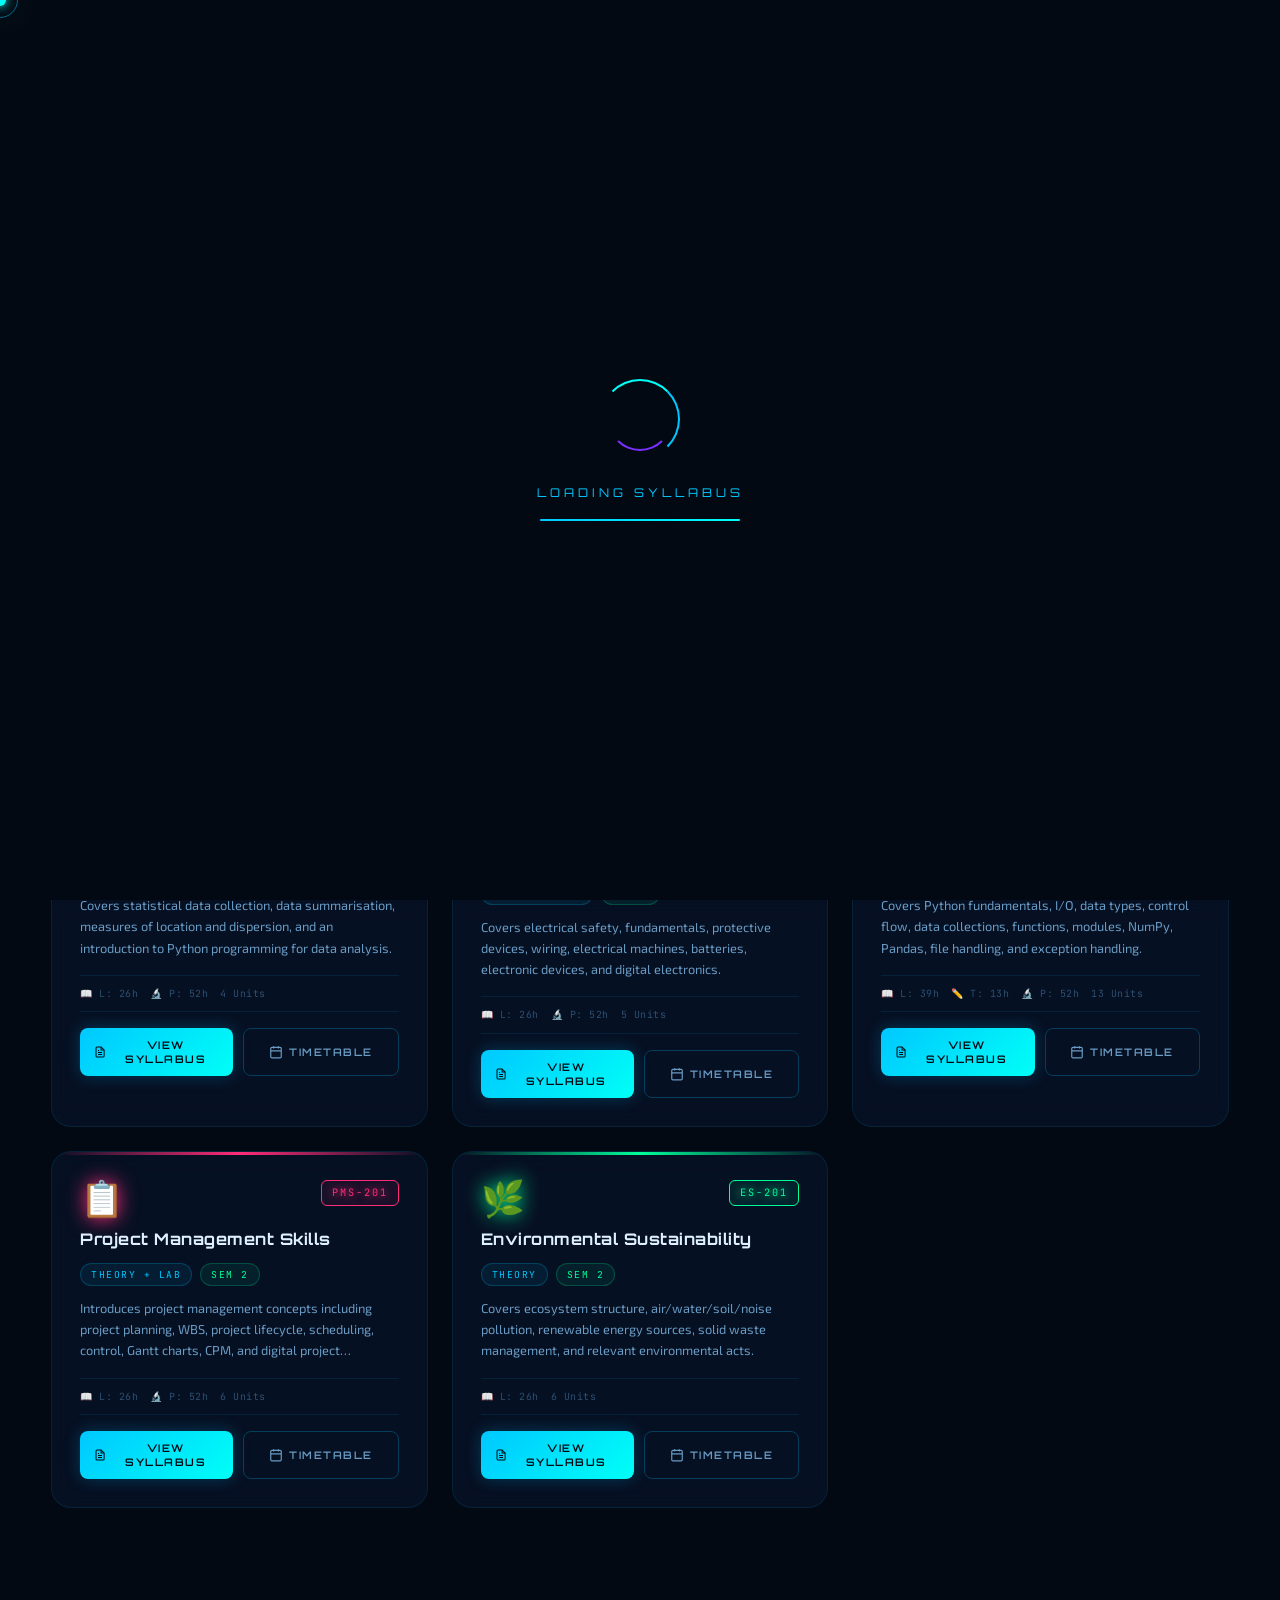
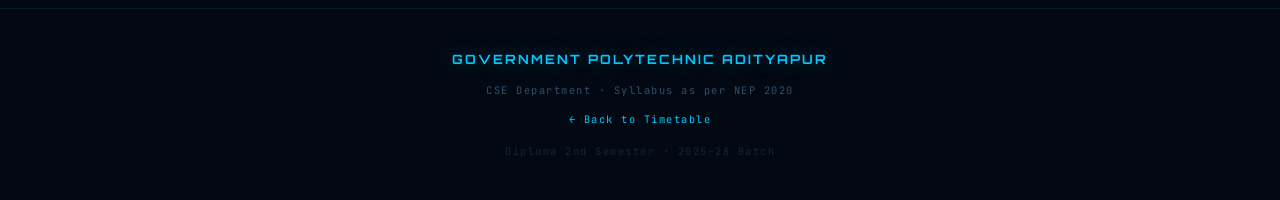
==== commit 179b8d3f: "Update syllabus.html" ====
--- a/syllabus.html
+++ b/syllabus.html
@@ -708,7 +708,7 @@
       <div class="section-tag reveal">◈ NEP 2020 · Diploma 2nd Semester</div>
       <h1 class="syl-hero-heading reveal">Subject<br/>Syllabus</h1>
       <p class="syl-hero-sub reveal">Department of CSE Engineering · Government Polytechnic, Adityapur</p>
-      <p class="syl-hero-sub reveal">Session 2025–28 · Batch CSE-25</p>
+      <p class="syl-hero-sub reveal">Session 2025–28 · Batch CSE-26</p>
       <div class="syl-hero-tag reveal">
         ⚠️ As per NEP 2020 Curriculum Framework
       </div>
@@ -756,7 +756,7 @@
           <span class="syl-filter-label">Type:</span>
           <button class="syl-filter-type active" data-type="all">All</button>
           <button class="syl-filter-type" data-type="both">Theory+Lab</button>
-          <button class="syl-filter-type" data-type="theory">Theory Only</button>
+          <button class="syl-filter-type" data-type="theory">Other</button>
         </div>
 
         <!-- Filter by Semester -->
@@ -788,12 +788,12 @@
   <footer style="margin-top: 0;">
     <div class="container">
       <div class="footer-inner">
-        <div class="footer-brand">GP · ADITYAPUR</div>
+        <div class="footer-brand">GOVERNMENT POLYTECHNIC ADITYAPUR</div>
         <p class="footer-text">CSE Department · Syllabus as per NEP 2020</p>
         <p class="footer-text">
           <a href="index.html">← Back to Timetable</a>
         </p>
-        <p class="footer-text" style="opacity:.4;margin-top:4px;">Diploma 2nd Semester · 2025–28 Batch · Memo No. 433</p>
+        <p class="footer-text" style="opacity:.4;margin-top:4px;">Diploma 2nd Semester · 2025–28 Batch</p>
       </div>
     </div>
   </footer>
